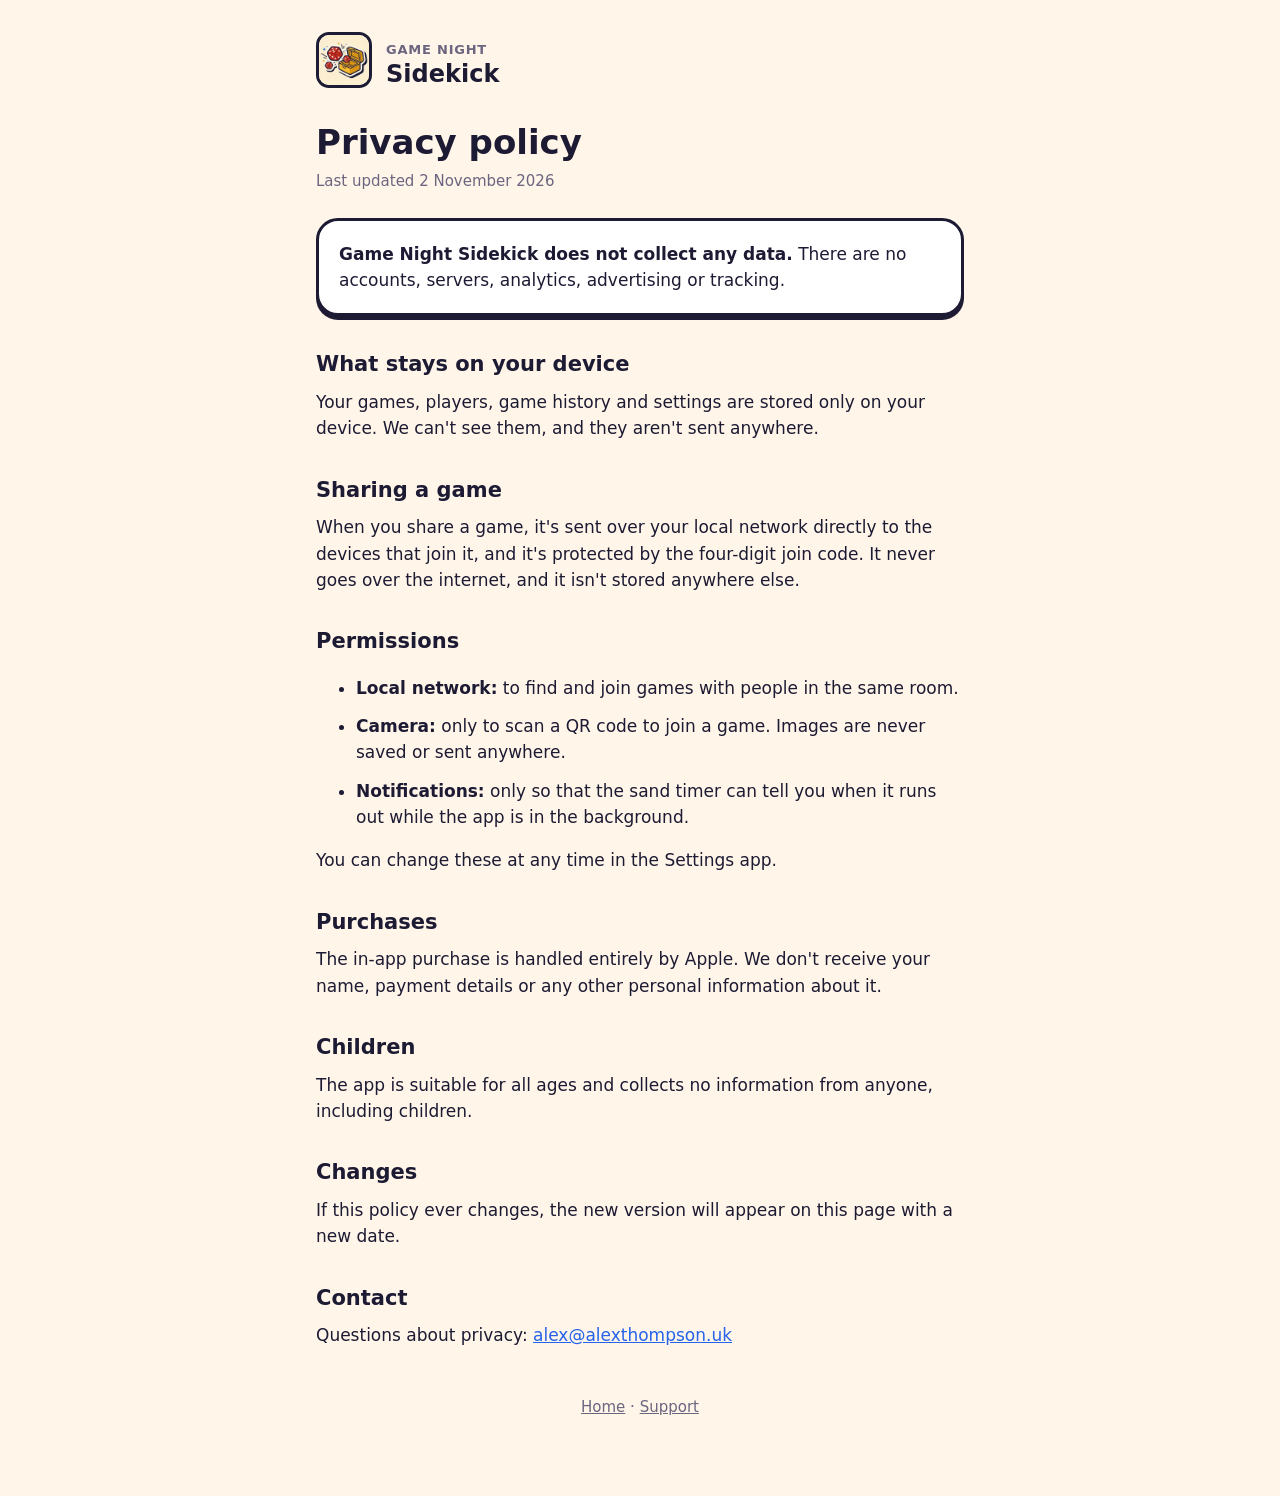
==== privacy.html @ 63774058 "Add the Game Night Sidekick landing, privacy and support pages Co-Authored-By: Claude Opus 5.5 <nore" ====
<!doctype html>
<html lang="en-GB">
<head>
  <meta charset="utf-8">
  <meta name="viewport" content="width=device-width, initial-scale=1">
  <title>Privacy Policy · Game Night Sidekick</title>
  <meta name="description" content="Game Night Sidekick collects no data.">
  <link rel="icon" href="favicon.png">
  <link rel="stylesheet" href="style.css">
</head>
<body>
  <main>
    <header>
      <a href="./"><img src="icon.png" alt=""></a>
      <a href="./"><span class="eyebrow">Game night</span><span class="name">Sidekick</span></a>
    </header>

    <h1>Privacy policy</h1>
    <p class="updated">Last updated 2 November 2026</p>

    <div class="card">
      <p><strong>Game Night Sidekick does not collect any data.</strong> There are no accounts, servers, analytics, advertising or tracking.</p>
    </div>

    <h2>What stays on your device</h2>
    <p>Your games, players, game history and settings are stored only on your device. We can't see them, and they aren't sent anywhere.</p>

    <h2>Sharing a game</h2>
    <p>When you share a game, it's sent over your local network directly to the devices that join it, and it's protected by the four-digit join code. It never goes over the internet, and it isn't stored anywhere else.</p>

    <h2>Permissions</h2>
    <ul>
      <li><strong>Local network:</strong> to find and join games with people in the same room.</li>
      <li><strong>Camera:</strong> only to scan a QR code to join a game. Images are never saved or sent anywhere.</li>
      <li><strong>Notifications:</strong> only so that the sand timer can tell you when it runs out while the app is in the background.</li>
    </ul>
    <p>You can change these at any time in the Settings app.</p>

    <h2>Purchases</h2>
    <p>The in-app purchase is handled entirely by Apple. We don't receive your name, payment details or any other personal information about it.</p>

    <h2>Children</h2>
    <p>The app is suitable for all ages and collects no information from anyone, including children.</p>

    <h2>Changes</h2>
    <p>If this policy ever changes, the new version will appear on this page with a new date.</p>

    <h2>Contact</h2>
    <p>Questions about privacy: <a href="mailto:alex@alexthompson.uk">alex@alexthompson.uk</a></p>

    <footer>
      <p><a href="./">Home</a> · <a href="support.html">Support</a></p>
    </footer>
  </main>
</body>
</html>
---- style.css ----
/* The app's own colours: paper, ink and the yellow accent. */
:root {
  --paper: #FFF6E9;
  --card: #FFFFFF;
  --ink: #1D1A33;
  --muted: #6B6580;
  --accent: #FFC53D;
  --link: #2563EB;
  color-scheme: light dark;
}

@media (prefers-color-scheme: dark) {
  :root {
    --paper: #15131F;
    --card: #221F33;
    --ink: #F4F1FA;
    --muted: #B3ADC7;
    --link: #7AA7FF;
  }
}

* { box-sizing: border-box; }

body {
  margin: 0;
  background: var(--paper);
  color: var(--ink);
  font: 17px/1.55 ui-rounded, "SF Pro Rounded", system-ui, -apple-system, sans-serif;
}

main {
  max-width: 680px;
  margin: 0 auto;
  padding: 32px 16px 64px;
}

header {
  display: flex;
  align-items: center;
  gap: 14px;
  margin-bottom: 28px;
}

header img {
  width: 56px;
  height: 56px;
  border-radius: 13px;
  border: 3px solid #1D1A33;
}

header a {
  color: inherit;
  text-decoration: none;
}

.eyebrow {
  display: block;
  font-size: 13px;
  font-weight: 900;
  letter-spacing: 0.06em;
  text-transform: uppercase;
  color: var(--muted);
}

.name {
  display: block;
  font-size: 24px;
  font-weight: 900;
  line-height: 1.1;
}

h1 {
  font-size: 34px;
  font-weight: 900;
  line-height: 1.15;
  margin: 0 0 8px;
}

h2 {
  font-size: 21px;
  font-weight: 900;
  margin: 32px 0 8px;
}

p, li { margin: 0 0 12px; }

a { color: var(--link); }

.updated {
  color: var(--muted);
  font-size: 15px;
  margin-bottom: 24px;
}

.card {
  background: var(--card);
  border: 3px solid #1D1A33;
  border-radius: 22px;
  box-shadow: 0 4px 0 #1D1A33;
  padding: 20px;
  margin: 20px 0;
}

.card p:last-child, .card ul:last-child { margin-bottom: 0; }

.hero {
  text-align: center;
  padding: 24px 0 8px;
}

.hero img {
  width: 128px;
  height: 128px;
  border-radius: 29px;
  border: 3px solid #1D1A33;
  box-shadow: 0 6px 0 #1D1A33;
}

.hero h1 { margin-top: 24px; }

.tagline {
  font-size: 20px;
  font-weight: 800;
  color: var(--muted);
}

.links {
  display: flex;
  flex-wrap: wrap;
  gap: 12px;
  justify-content: center;
  margin-top: 28px;
}

.button {
  display: inline-block;
  background: var(--accent);
  color: #1D1A33;
  font-weight: 900;
  text-decoration: none;
  padding: 12px 22px;
  border: 3px solid #1D1A33;
  border-radius: 16px;
  box-shadow: 0 4px 0 #1D1A33;
}

.button.plain { background: var(--card); color: var(--ink); }

footer {
  margin-top: 48px;
  color: var(--muted);
  font-size: 15px;
  text-align: center;
}

footer a { color: inherit; }
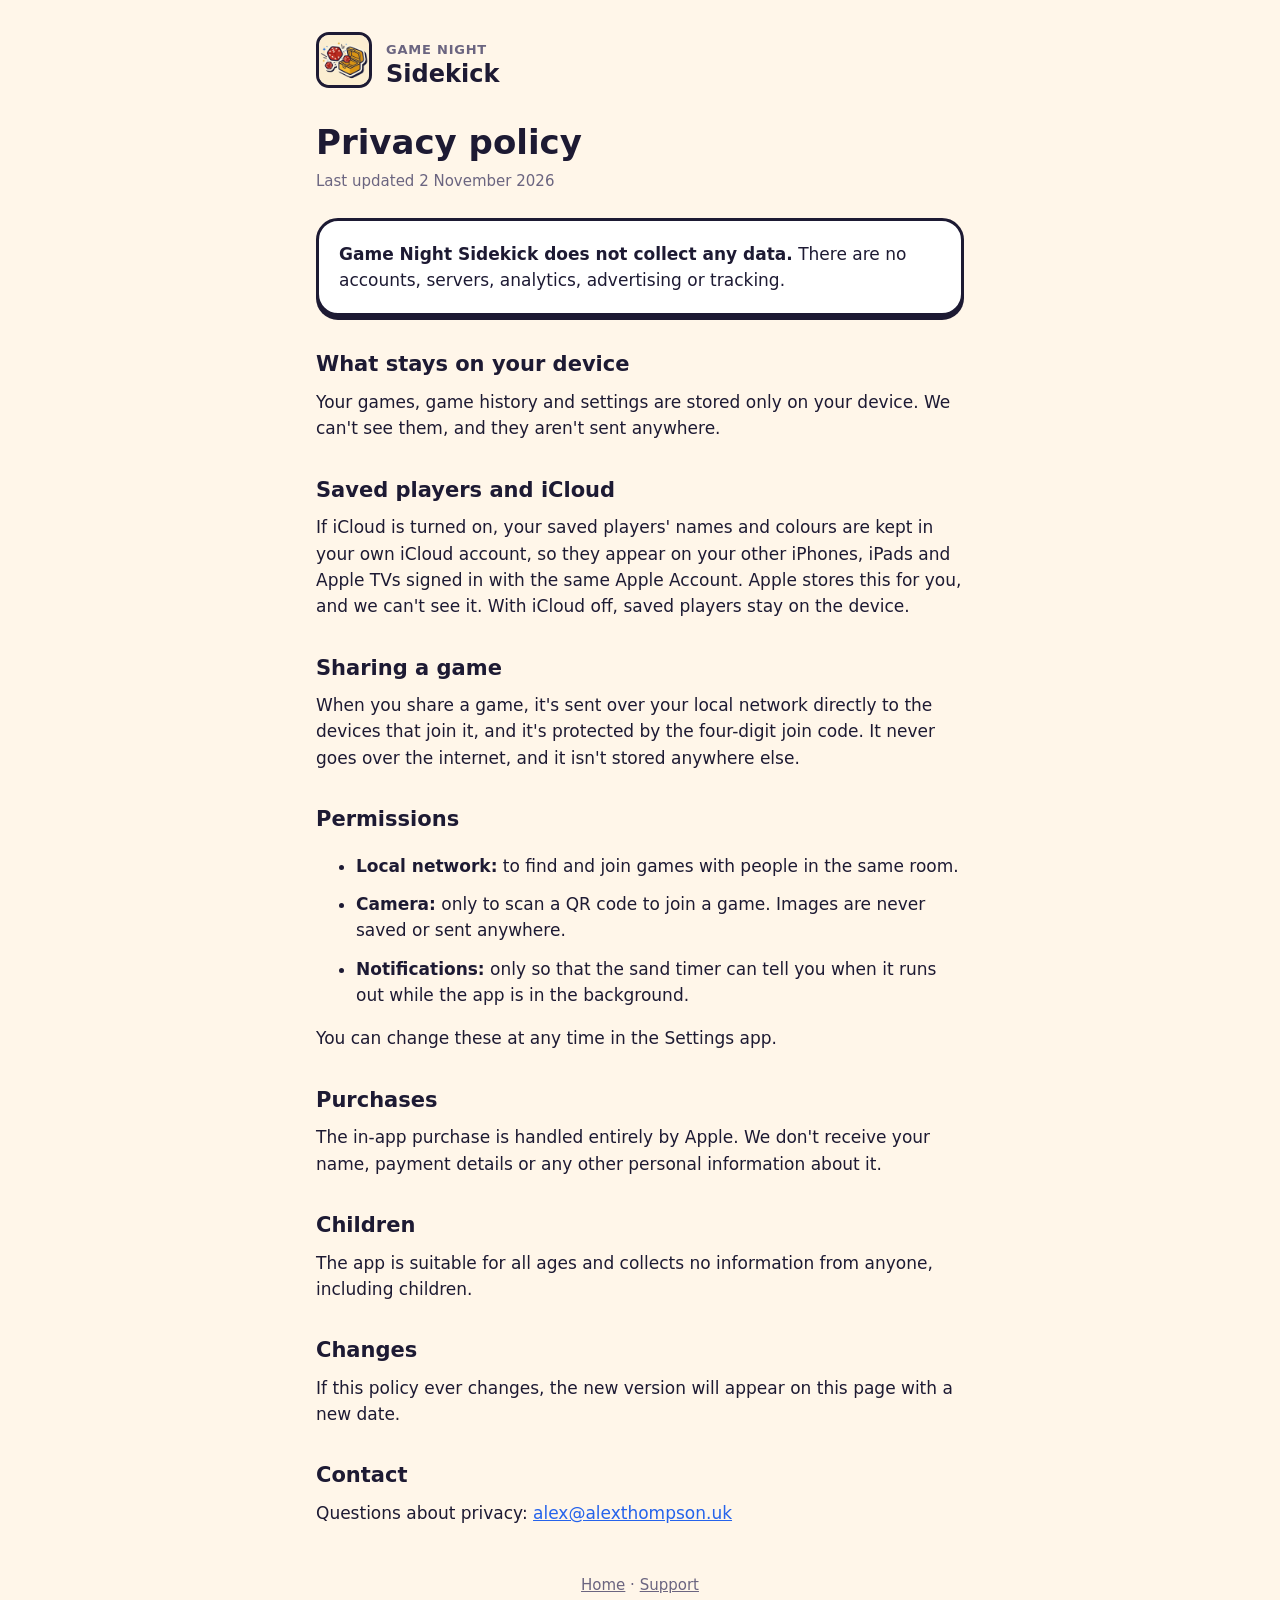
==== commit 368e1966: "Explain that saved players sync through the person's own iCloud Co-Authored-By: Claude Opus 5.5 <nor" ====
--- a/privacy.html
+++ b/privacy.html
@@ -23,7 +23,10 @@
     </div>
 
     <h2>What stays on your device</h2>
-    <p>Your games, players, game history and settings are stored only on your device. We can't see them, and they aren't sent anywhere.</p>
+    <p>Your games, game history and settings are stored only on your device. We can't see them, and they aren't sent anywhere.</p>
+
+    <h2>Saved players and iCloud</h2>
+    <p>If iCloud is turned on, your saved players' names and colours are kept in your own iCloud account, so they appear on your other iPhones, iPads and Apple TVs signed in with the same Apple Account. Apple stores this for you, and we can't see it. With iCloud off, saved players stay on the device.</p>
 
     <h2>Sharing a game</h2>
     <p>When you share a game, it's sent over your local network directly to the devices that join it, and it's protected by the four-digit join code. It never goes over the internet, and it isn't stored anywhere else.</p>
